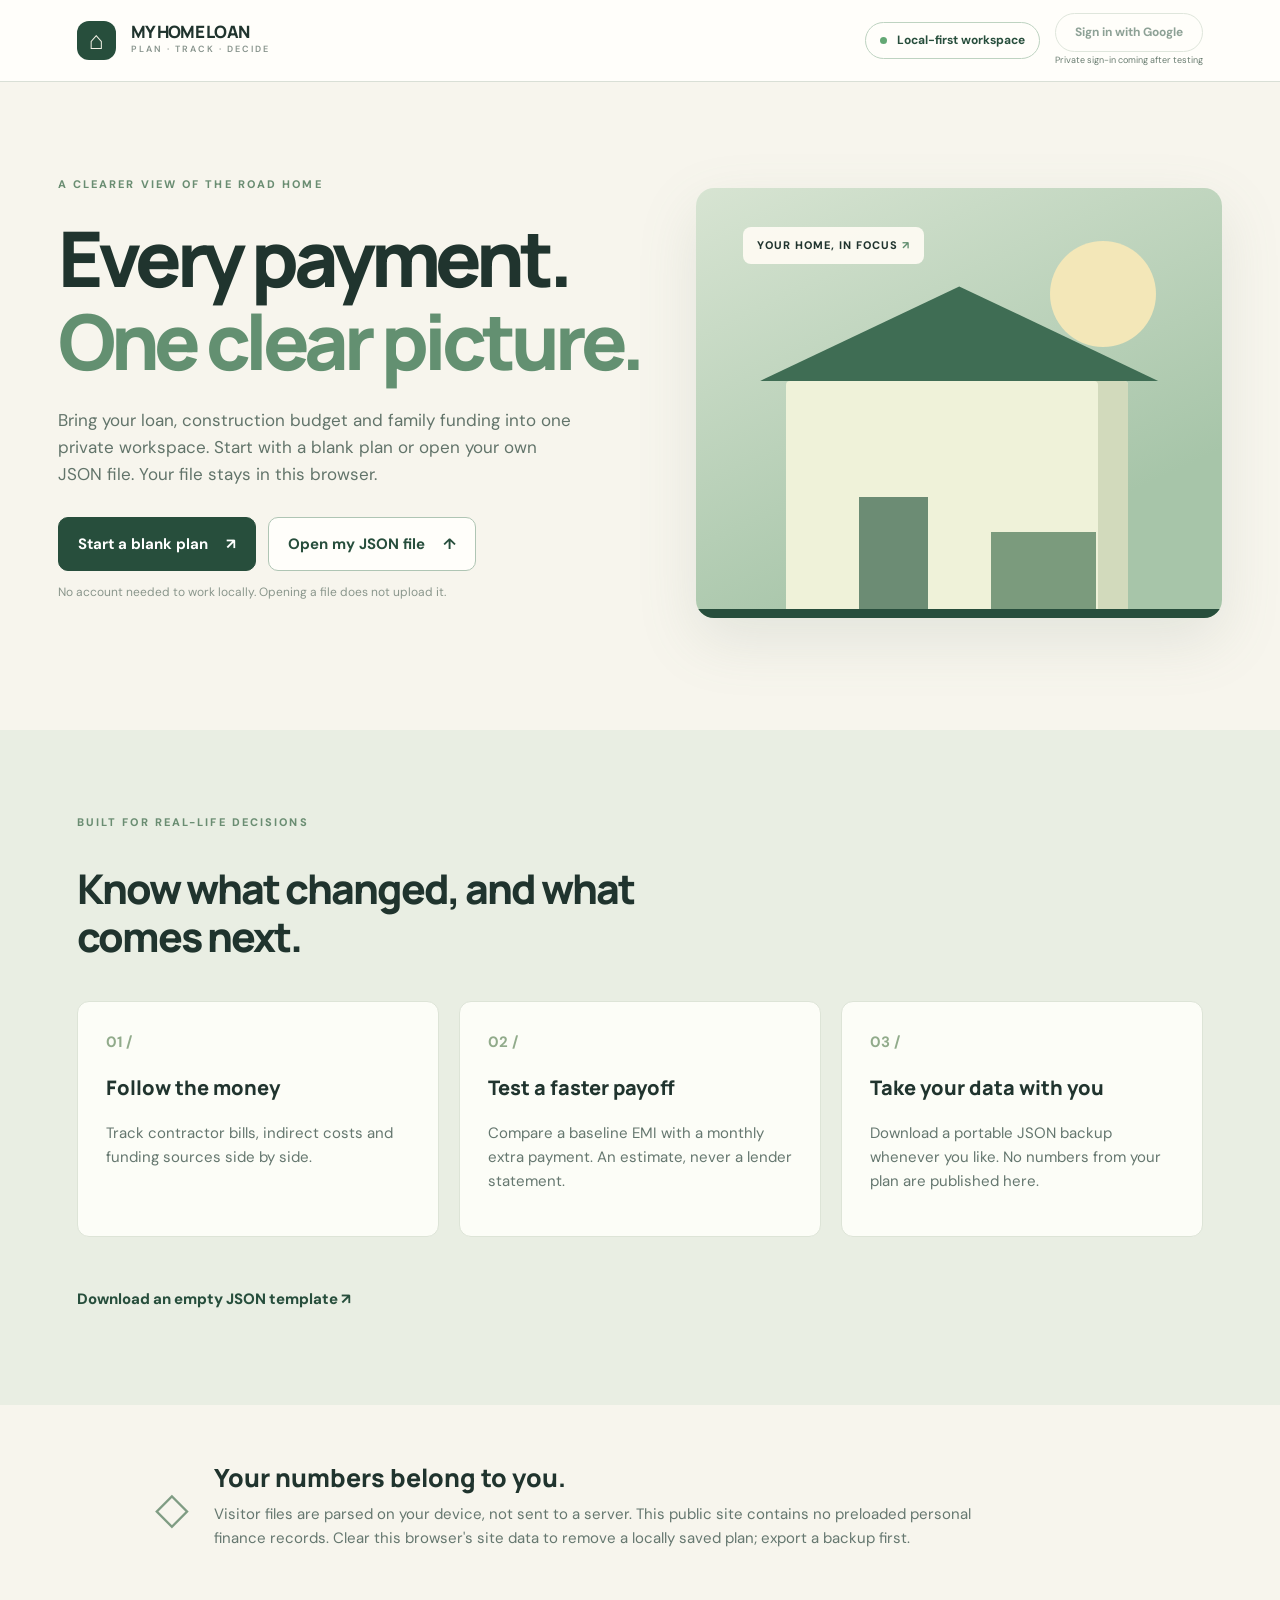
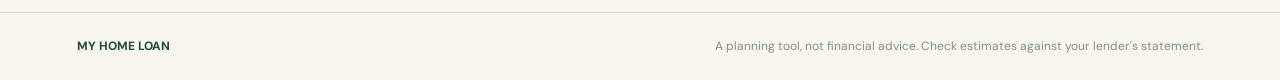
==== index.html @ 4c240381 "Restore visible native plan editing index.html" ====
<!doctype html>
<html lang="en"><head><meta charset="utf-8"><meta name="viewport" content="width=device-width, initial-scale=1"><meta name="color-scheme" content="light"><title>My Home Loan | Clarity for every payment</title><link rel="stylesheet" href="style.css"></head>
<body><header class="topbar"><div class="mark" aria-hidden="true">⌂</div><a class="brand" href="#top">MY HOME LOAN<span>PLAN · TRACK · DECIDE</span></a><span class="spacer"></span><span class="privacy-chip"><span class="dot"></span> Local-first workspace</span><div class="auth-soon"><button id="owner-login" class="owner-login" disabled title="Private sign-in is being tested">Sign in with Google</button><small>Private sign-in coming after testing</small></div><button id="owner-logout" class="owner-login" hidden>Sign out</button></header>
<main id="top"><section class="hero"><div><div class="eyebrow">A CLEARER VIEW OF THE ROAD HOME</div><h1>Every payment.<br><em>One clear picture.</em></h1><p>Bring your loan, construction budget and family funding into one private workspace. Start with a blank plan or open your own JSON file. Your file stays in this browser.</p><div class="hero-actions"><button class="primary" id="start">Start a blank plan <span>↗</span></button><button class="secondary" id="import">Open my JSON file <span>↑</span></button><input id="file" type="file" accept=".json,application/json" hidden></div><p class="fine">No account needed to work locally. Opening a file does not upload it.</p></div><div class="illustration" aria-hidden="true"><span class="sun"></span><span class="roof"></span><span class="house"></span><span class="line l1"></span><span class="line l2"></span><span class="line l3"></span><div class="floating-label">YOUR HOME, IN FOCUS <span>↗</span></div></div></section>
<section class="dashboard" id="workspace" hidden><div class="dash-head"><div><div class="eyebrow">YOUR WORKSPACE</div><h2>Home finance, at a glance</h2><p id="source-label">A fresh plan, saved on this device</p></div><div class="dash-actions"><button id="download" class="secondary">Export JSON ↓</button><button id="reset" class="ghost">Close plan</button></div></div><div id="notice" class="notice" role="status"></div><div class="quickstart"><div><strong>Make this plan yours</strong><p>Start with the loan terms. Add construction payments as they happen; keep rent, fees and other indirect costs separate. Add cover and family details so the plan reflects the whole picture.</p></div><div class="quick-actions"><button data-go="loan">Edit loan</button><button data-go="insurance">Add insurance</button><button data-go="contractor">Record payment</button></div></div><nav class="tabs" aria-label="Dashboard sections"><button data-tab="overview" class="active">Overview</button><button data-tab="ledger">Payments</button><button data-tab="plans">Budget & funding</button><button data-tab="schedule">Loan simulator</button><button data-tab="insurance">Insurance</button><button data-tab="records">Family & actions</button><button data-tab="edit">Edit plan</button></nav><div id="view"></div></section>
<section class="features" id="intro"><div class="eyebrow">BUILT FOR REAL-LIFE DECISIONS</div><h2>Know what changed, and what comes next.</h2><div class="feature-grid"><article><span>01 /</span><h3>Follow the money</h3><p>Track contractor bills, indirect costs and funding sources side by side.</p></article><article><span>02 /</span><h3>Test a faster payoff</h3><p>Compare a baseline EMI with a monthly extra payment. An estimate, never a lender statement.</p></article><article><span>03 /</span><h3>Take your data with you</h3><p>Download a portable JSON backup whenever you like. No numbers from your plan are published here.</p></article></div><button class="text-button" id="template">Download an empty JSON template ↗</button></section>
<section class="security"><div class="security-icon">◇</div><div><h2>Your numbers belong to you.</h2><p>Visitor files are parsed on your device, not sent to a server. This public site contains no preloaded personal finance records. Clear this browser's site data to remove a locally saved plan; export a backup first.</p></div></section></main><footer><span>MY HOME LOAN</span><span>A planning tool, not financial advice. Check estimates against your lender's statement.</span></footer><script src="app.js" defer></script></body></html>
---- style.css ----
@import url('https://fonts.googleapis.com/css2?family=DM+Sans:wght@400;500;600;700&family=Manrope:wght@400;500;600;700;800&display=swap');
:root{--ink:#20342e;--muted:#65776f;--sage:#dce7d9;--cream:#f7f5ed;--green:#274e3c;--lime:#e6edc7;--line:#d9dfd6;--paper:#fffefa;--orange:#d38251}*{box-sizing:border-box}html{scroll-behavior:smooth}body{margin:0;color:var(--ink);background:var(--cream);font:15px/1.6 'DM Sans',sans-serif}button,input,select{font:inherit}button{cursor:pointer}a{color:inherit;text-decoration:none}.topbar{height:82px;border-bottom:1px solid var(--line);display:flex;align-items:center;padding:0 max(6%,calc((100vw - 1270px)/2));gap:15px;background:var(--paper)}.mark{border-radius:12px;background:var(--green);width:39px;height:39px;color:#f5f4e8;display:grid;place-items:center;font-size:25px}.brand{font:800 17px/1.05 Manrope,sans-serif;letter-spacing:-.7px}.brand span{display:block;font:600 9px/1.9 'DM Sans',sans-serif;letter-spacing:2px;color:#88948d}.spacer{flex:1}.privacy-chip{font-weight:700;font-size:12px;color:var(--green);padding:8px 14px;border:1px solid #bed3c1;border-radius:30px}.dot{display:inline-block;width:7px;height:7px;border-radius:50%;background:#63a874;margin-right:7px}.hero{max-width:1280px;margin:auto;padding:94px 4.5% 100px;display:grid;grid-template-columns:1.06fr .94fr;gap:45px;min-height:645px;align-items:center}.eyebrow{color:#6a8d72;font-size:11px;letter-spacing:2.1px;font-weight:800}.hero h1{font:800 clamp(48px,6vw,82px)/1.09 Manrope,sans-serif;letter-spacing:-5px;margin:22px 0 24px}.hero h1 em{font-style:normal;color:#639071}.hero p{font-size:17px;max-width:525px;color:#62746a;margin-bottom:28px}.hero-actions,.dash-actions{display:flex;gap:12px;flex-wrap:wrap}.hero-actions button,.dash-actions button{border-radius:10px;padding:14px 19px;font-weight:700}.primary{background:var(--green);color:white;border:1px solid var(--green)}.secondary{border:1px solid #afc5b4;background:var(--paper);color:var(--green)}.ghost{border:1px solid var(--line);background:transparent;color:var(--muted)}button span{margin-left:14px}.hero .fine{font-size:12px;color:#8a968c}.illustration{height:430px;border-radius:18px;position:relative;background:linear-gradient(155deg,#d7e4d2 0%,#a7c5a9 75%);overflow:hidden;box-shadow:0 22px 60px #74887826}.sun{position:absolute;right:66px;top:53px;width:106px;height:106px;border-radius:50%;background:#f3e7b8}.house{position:absolute;width:65%;height:55%;bottom:0;left:17%;background:#eff2d9;border-radius:4px 4px 0 0;box-shadow:inset -30px 0 #d2dabc}.roof{position:absolute;bottom:55%;left:12%;width:76%;height:95px;clip-path:polygon(50% 0,100% 100%,0 100%);background:#3f6d54}.line{position:absolute;bottom:0;background:#7b9b7d}.l1{left:31%;width:13%;height:28%;background:#6c8c74}.l2{left:56%;width:20%;height:20%}.l3{left:0;width:100%;height:9px;background:#274e3c}.floating-label{position:absolute;left:9%;top:9%;border-radius:8px;background:#fffcf4e9;padding:10px 14px;font-size:11px;letter-spacing:1px;font-weight:800}.floating-label span{color:#639071}.features{padding:84px max(6%,calc((100vw - 1170px)/2));background:#e9eee3}.features h2{font:800 clamp(28px,3.2vw,44px)/1.17 Manrope,sans-serif;letter-spacing:-2px;max-width:660px}.feature-grid{display:grid;grid-template-columns:repeat(3,1fr);gap:20px;margin:40px 0}.feature-grid article{background:#fcfdf7;padding:28px;border:1px solid #dde4d7;border-radius:12px}.feature-grid article span{color:#91ab8b;font-weight:700}.feature-grid h3{font:800 20px Manrope,sans-serif}.feature-grid p{color:var(--muted)}.text-button{border:0;background:none;color:var(--green);font-weight:800;padding:10px 0}.security{padding:55px 7%;display:flex;gap:25px;align-items:center;max-width:1150px;margin:auto}.security-icon{font-size:44px;color:#7f9c83}.security h2{font:800 25px Manrope,sans-serif;margin:0}.security p{color:var(--muted);max-width:800px;margin:7px 0}footer{display:flex;justify-content:space-between;gap:24px;padding:24px 6%;border-top:1px solid var(--line);font-size:12px;color:#839087}footer span:first-child{font-weight:800;color:var(--green)}.dashboard{background:#f5f7f1;padding:48px max(6%,calc((100vw - 1200px)/2)) 80px;border-top:1px solid var(--line)}.dash-head{display:flex;justify-content:space-between;align-items:end;gap:20px}.dash-head h2{font:800 clamp(27px,3vw,40px) Manrope,sans-serif;letter-spacing:-1.5px;margin:8px 0}.dash-head p{margin:0 0 10px;color:var(--muted)}.notice{min-height:24px;margin:20px 0;color:#97613e}.tabs{display:flex;overflow:auto;border-bottom:1px solid var(--line);gap:20px;margin-bottom:26px}.tabs button{padding:11px 4px;white-space:nowrap;background:none;border:0;color:var(--muted);font-weight:700;border-bottom:3px solid transparent}.tabs button.active{color:var(--green);border-bottom-color:var(--green)}.cards{display:grid;grid-template-columns:repeat(4,1fr);gap:14px}.card,.panel{background:var(--paper);border:1px solid #e0e7de;border-radius:14px;padding:23px}.card label{font-size:12px;color:var(--muted)}.card strong{display:block;font:800 clamp(20px,2vw,27px) Manrope,sans-serif;margin-top:12px;word-break:break-word}.card small{color:#8a9b89}.panel{margin-top:18px}.panel h3{font:800 18px Manrope,sans-serif;margin-top:0}.grid2{display:grid;grid-template-columns:1fr 1fr;gap:18px}.bar-row{display:grid;grid-template-columns:155px 1fr 120px;gap:12px;align-items:center;margin:14px 0;font-size:13px}.bar{height:9px;background:#e8eee5;border-radius:10px;overflow:hidden}.bar i{display:block;background:#6e9d78;height:100%}.bar-row b{text-align:right}.table-wrap{overflow-x:auto}table{width:100%;border-collapse:collapse;font-size:13px}th{text-align:left;color:#809087;font-weight:700}td,th{padding:12px 8px;border-bottom:1px solid #e8ebe5}td:last-child,th:last-child{text-align:right}input[type=number],input[type=text],input[type=date],select{border:1px solid #cbd7ca;border-radius:8px;background:white;padding:10px;width:100%;min-width:0;color:var(--ink)}.fields{display:grid;grid-template-columns:repeat(3,1fr);gap:15px;margin:18px 0}.fields label{font-size:12px;color:var(--muted);font-weight:700}.fields input{display:block;margin-top:5px}.hint{color:var(--muted);font-size:12px}.pill{display:inline-block;background:#e8efe5;color:#426647;border-radius:20px;padding:3px 9px;font-size:11px}.alert{color:#a15e40;background:#fff0e1;padding:11px;border-radius:8px}.empty{color:var(--muted);padding:26px;text-align:center}@media(max-width:850px){.hero{grid-template-columns:1fr;padding:70px 6%}.illustration{height:310px}.cards{grid-template-columns:repeat(2,1fr)}.grid2{grid-template-columns:1fr}.feature-grid{grid-template-columns:1fr}.dash-head{display:block}.bar-row{grid-template-columns:100px 1fr 90px}.fields{grid-template-columns:1fr 1fr}}@media(max-width:520px){.privacy-chip{display:none}.hero h1{letter-spacing:-3px}.illustration{height:250px}.cards{grid-template-columns:1fr 1fr}.card{padding:15px}.card strong{font-size:18px}.fields{grid-template-columns:1fr}.security{align-items:flex-start}footer{display:block}}
.editor{display:grid;grid-template-columns:repeat(3,1fr);gap:14px}.editor label{font-size:12px;color:var(--muted);font-weight:700}.editor input,.editor select{display:block;margin:5px 0 0}.editor .wide{grid-column:span 3}.editor-actions{display:flex;gap:10px;align-items:center;margin-top:18px}.editor-actions button{border-radius:8px;padding:10px 16px}.row-delete{border:0;background:transparent;color:#ad6344;text-decoration:underline}.narrow{max-width:850px}.empty-state{text-align:center;color:var(--muted);padding:28px 10px}@media(max-width:750px){.editor{grid-template-columns:1fr 1fr}.editor .wide{grid-column:span 2}}@media(max-width:510px){.editor{grid-template-columns:1fr}.editor .wide{grid-column:span 1}}
.owner-login{background:transparent;border:1px solid #c3d1c1;color:var(--green);border-radius:24px;padding:9px 13px;font-size:12px;font-weight:700}.owner-login[hidden]{display:none}@media(max-width:600px){.owner-login{font-size:11px;padding:7px 9px}}

.auth-soon{display:grid;gap:1px;text-align:center}.auth-soon small{font-size:9px;color:#697c70}.owner-login:disabled{opacity:.52;cursor:not-allowed}@media(max-width:520px){.auth-soon small{max-width:110px;line-height:1.2}.brand{font-size:15px}}
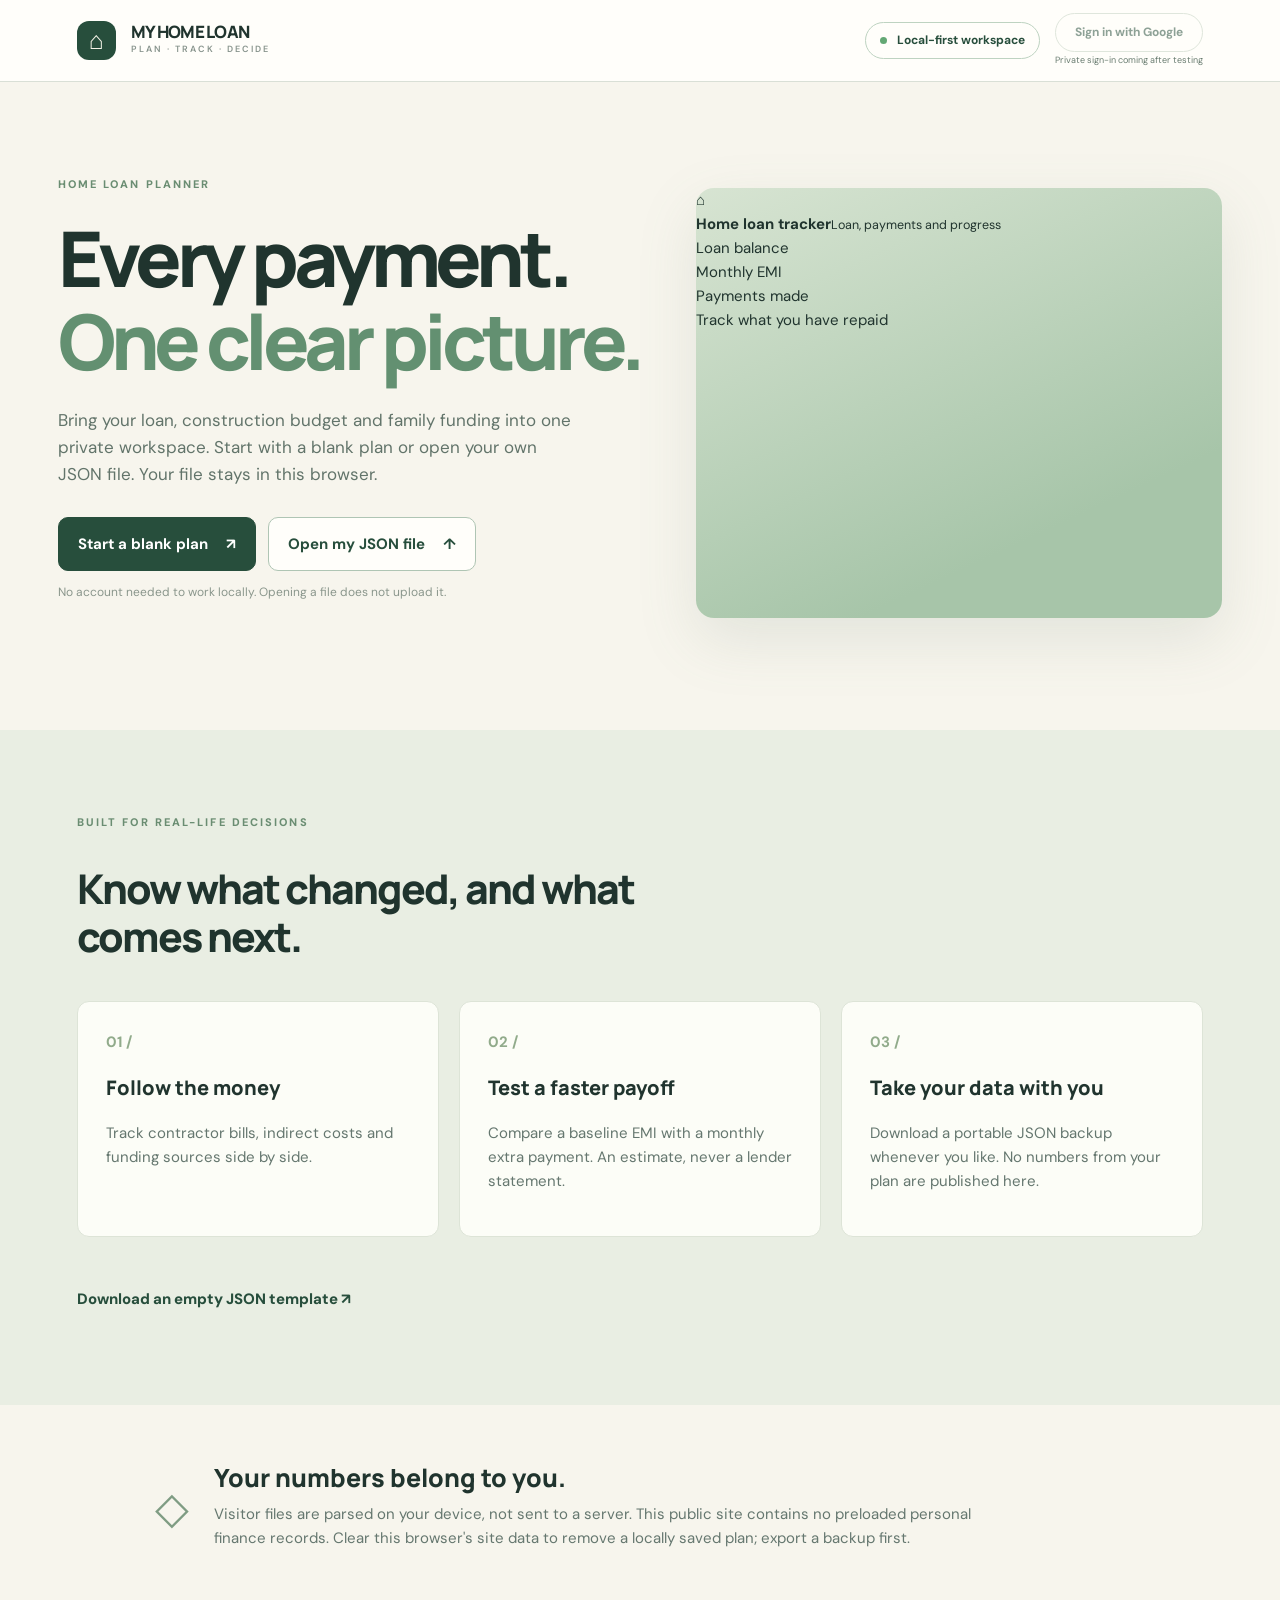
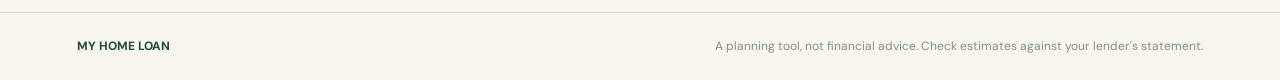
==== commit d8481e69: "Clarify home loan hero illustration" ====
--- a/index.html
+++ b/index.html
@@ -1,7 +1,7 @@
 <!doctype html>
 <html lang="en"><head><meta charset="utf-8"><meta name="viewport" content="width=device-width, initial-scale=1"><meta name="color-scheme" content="light"><title>My Home Loan | Clarity for every payment</title><link rel="stylesheet" href="style.css"></head>
 <body><header class="topbar"><div class="mark" aria-hidden="true">⌂</div><a class="brand" href="#top">MY HOME LOAN<span>PLAN · TRACK · DECIDE</span></a><span class="spacer"></span><span class="privacy-chip"><span class="dot"></span> Local-first workspace</span><div class="auth-soon"><button id="owner-login" class="owner-login" disabled title="Private sign-in is being tested">Sign in with Google</button><small>Private sign-in coming after testing</small></div><button id="owner-logout" class="owner-login" hidden>Sign out</button></header>
-<main id="top"><section class="hero"><div><div class="eyebrow">A CLEARER VIEW OF THE ROAD HOME</div><h1>Every payment.<br><em>One clear picture.</em></h1><p>Bring your loan, construction budget and family funding into one private workspace. Start with a blank plan or open your own JSON file. Your file stays in this browser.</p><div class="hero-actions"><button class="primary" id="start">Start a blank plan <span>↗</span></button><button class="secondary" id="import">Open my JSON file <span>↑</span></button><input id="file" type="file" accept=".json,application/json" hidden></div><p class="fine">No account needed to work locally. Opening a file does not upload it.</p></div><div class="illustration" aria-hidden="true"><span class="sun"></span><span class="roof"></span><span class="house"></span><span class="line l1"></span><span class="line l2"></span><span class="line l3"></span><div class="floating-label">YOUR HOME, IN FOCUS <span>↗</span></div></div></section>
+<main id="top"><section class="hero"><div><div class="eyebrow">HOME LOAN PLANNER</div><h1>Every payment.<br><em>One clear picture.</em></h1><p>Bring your loan, construction budget and family funding into one private workspace. Start with a blank plan or open your own JSON file. Your file stays in this browser.</p><div class="hero-actions"><button class="primary" id="start">Start a blank plan <span>↗</span></button><button class="secondary" id="import">Open my JSON file <span>↑</span></button><input id="file" type="file" accept=".json,application/json" hidden></div><p class="fine">No account needed to work locally. Opening a file does not upload it.</p></div><div class="illustration" role="img" aria-label="Illustration of a home-loan tracker showing a house, monthly EMI, loan balance and payment history"><div class="loan-art"><div class="loan-art-head"><span class="loan-art-icon">⌂</span><div><strong>Home loan tracker</strong><small>Loan, payments and progress</small></div></div><div class="loan-art-house"><span class="art-roof"></span><span class="art-home"></span><span class="art-door"></span><span class="art-window"></span></div><div class="loan-art-rows"><div><span>Loan balance</span><i aria-hidden="true"></i></div><div><span>Monthly EMI</span><i aria-hidden="true"></i></div><div><span>Payments made</span><i aria-hidden="true"></i></div></div><div class="loan-art-progress"><span>Track what you have repaid</span><div aria-hidden="true"><i></i></div></div></div></div></section>
 <section class="dashboard" id="workspace" hidden><div class="dash-head"><div><div class="eyebrow">YOUR WORKSPACE</div><h2>Home finance, at a glance</h2><p id="source-label">A fresh plan, saved on this device</p></div><div class="dash-actions"><button id="download" class="secondary">Export JSON ↓</button><button id="reset" class="ghost">Close plan</button></div></div><div id="notice" class="notice" role="status"></div><div class="quickstart"><div><strong>Make this plan yours</strong><p>Start with the loan terms. Add construction payments as they happen; keep rent, fees and other indirect costs separate. Add cover and family details so the plan reflects the whole picture.</p></div><div class="quick-actions"><button data-go="loan">Edit loan</button><button data-go="insurance">Add insurance</button><button data-go="contractor">Record payment</button></div></div><nav class="tabs" aria-label="Dashboard sections"><button data-tab="overview" class="active">Overview</button><button data-tab="ledger">Payments</button><button data-tab="plans">Budget & funding</button><button data-tab="schedule">Loan simulator</button><button data-tab="insurance">Insurance</button><button data-tab="records">Family & actions</button><button data-tab="edit">Edit plan</button></nav><div id="view"></div></section>
 <section class="features" id="intro"><div class="eyebrow">BUILT FOR REAL-LIFE DECISIONS</div><h2>Know what changed, and what comes next.</h2><div class="feature-grid"><article><span>01 /</span><h3>Follow the money</h3><p>Track contractor bills, indirect costs and funding sources side by side.</p></article><article><span>02 /</span><h3>Test a faster payoff</h3><p>Compare a baseline EMI with a monthly extra payment. An estimate, never a lender statement.</p></article><article><span>03 /</span><h3>Take your data with you</h3><p>Download a portable JSON backup whenever you like. No numbers from your plan are published here.</p></article></div><button class="text-button" id="template">Download an empty JSON template ↗</button></section>
 <section class="security"><div class="security-icon">◇</div><div><h2>Your numbers belong to you.</h2><p>Visitor files are parsed on your device, not sent to a server. This public site contains no preloaded personal finance records. Clear this browser's site data to remove a locally saved plan; export a backup first.</p></div></section></main><footer><span>MY HOME LOAN</span><span>A planning tool, not financial advice. Check estimates against your lender's statement.</span></footer><script src="app.js" defer></script></body></html>
--- a/style.css
+++ b/style.css
@@ -4,3 +4,6 @@
 .owner-login{background:transparent;border:1px solid #c3d1c1;color:var(--green);border-radius:24px;padding:9px 13px;font-size:12px;font-weight:700}.owner-login[hidden]{display:none}@media(max-width:600px){.owner-login{font-size:11px;padding:7px 9px}}
 
 .auth-soon{display:grid;gap:1px;text-align:center}.auth-soon small{font-size:9px;color:#697c70}.owner-login:disabled{opacity:.52;cursor:not-allowed}@media(max-width:520px){.auth-soon small{max-width:110px;line-height:1.2}.brand{font-size:15px}}
+
+.quickstart{display:flex;justify-content:space-between;gap:22px;align-items:center;background:#edf4e9;border:1px solid #c9dfc8;border-radius:14px;padding:20px;margin:15px 0 22px}.quickstart strong{font:800 20px Manrope,sans-serif}.quickstart p{max-width:670px;color:#536c5b;margin:4px 0 0}.quick-actions{display:flex;gap:7px;flex-wrap:wrap}.quick-actions button,.section-action{border:1px solid #b9d0bb;background:#fffefa;color:#274e3c;border-radius:8px;padding:9px 12px;font-size:12px;font-weight:800;white-space:nowrap}.section-head{display:flex;align-items:center;justify-content:space-between;gap:12px;margin-bottom:16px}.section-head h3{margin:0}.section-head p{margin:3px 0;color:#62746a;font-size:13px}.mini-guide{background:#f3f7ed;border-left:3px solid #7fa287;padding:12px 15px;border-radius:6px;color:#536c5b}.entry-tools{display:flex;gap:7px;align-items:center;flex-wrap:wrap}.entry-tools button{border:1px solid #b9d0bb;border-radius:7px;padding:6px 9px;background:#fffefa;color:#274e3c;font-size:12px}.entry-tools button:disabled{opacity:.5}.freeze-tag{font-size:11px;color:#43694b;background:#e5eee4;border-radius:14px;padding:3px 8px}.editing-banner{background:#f5eecf;color:#67591f;border-radius:8px;padding:9px;margin:0 0 15px}@media(max-width:850px){.quickstart{display:block}.quick-actions{margin-top:13px}.section-head{align-items:start;flex-direction:column}}@media(max-width:520px){.quick-actions{display:grid;grid-template-columns:1fr 1fr}.quick-actions button:first-child{grid-column:span 2}.entry-tools{min-width:190px}}
+.policy-row{border-top:1px solid #e4ebe1;padding:17px 0;display:flex;justify-content:space-between;align-items:start;gap:20px}.policy-row strong{font:800 17px Manrope,sans-serif}.policy-row .hint{margin:4px 0}.policy-row .entry-tools{flex-shrink:0}@media(max-width:650px){.policy-row{display:block}.policy-row .entry-tools{margin-top:10px}}
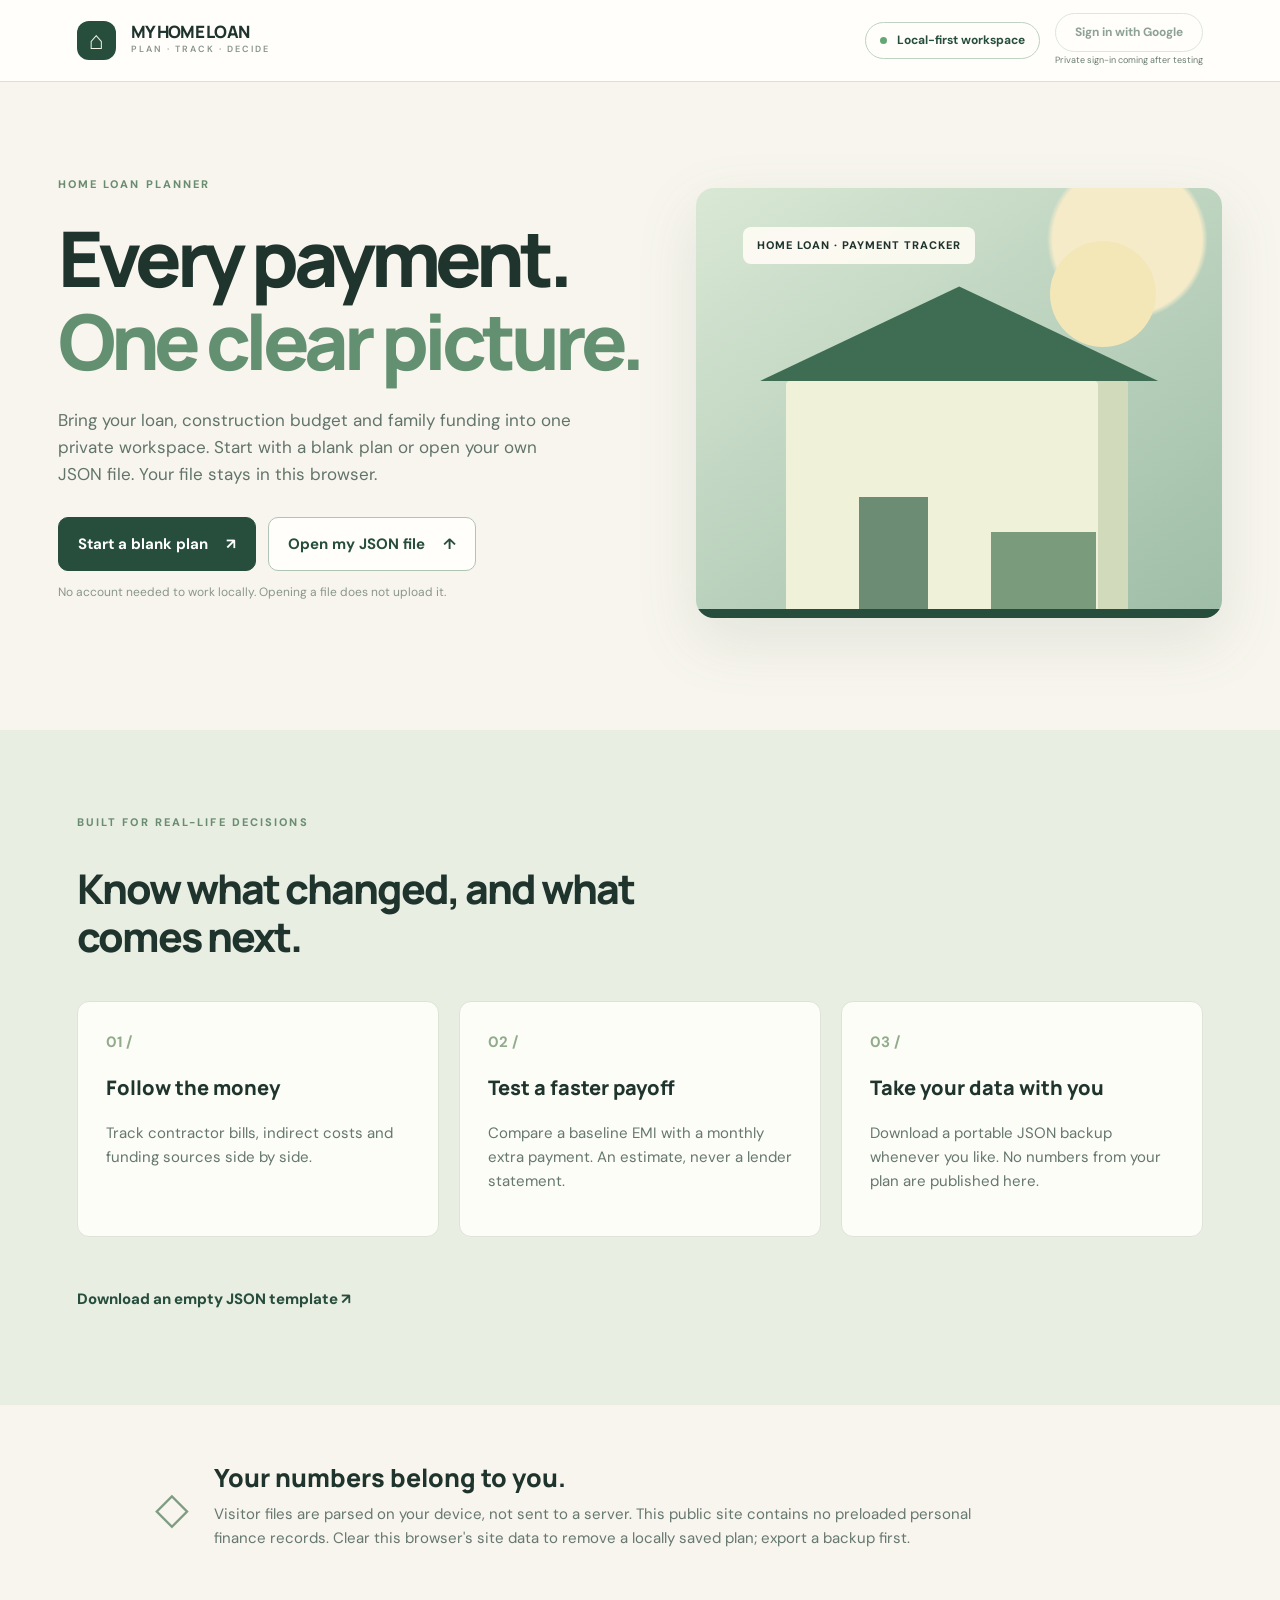
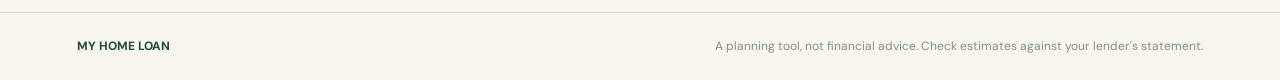
==== commit 1a5e28d9: "Use reviewed house scene with EMI progress cue" ====
--- a/index.html
+++ b/index.html
@@ -1,7 +1,7 @@
 <!doctype html>
 <html lang="en"><head><meta charset="utf-8"><meta name="viewport" content="width=device-width, initial-scale=1"><meta name="color-scheme" content="light"><title>My Home Loan | Clarity for every payment</title><link rel="stylesheet" href="style.css"></head>
 <body><header class="topbar"><div class="mark" aria-hidden="true">⌂</div><a class="brand" href="#top">MY HOME LOAN<span>PLAN · TRACK · DECIDE</span></a><span class="spacer"></span><span class="privacy-chip"><span class="dot"></span> Local-first workspace</span><div class="auth-soon"><button id="owner-login" class="owner-login" disabled title="Private sign-in is being tested">Sign in with Google</button><small>Private sign-in coming after testing</small></div><button id="owner-logout" class="owner-login" hidden>Sign out</button></header>
-<main id="top"><section class="hero"><div><div class="eyebrow">HOME LOAN PLANNER</div><h1>Every payment.<br><em>One clear picture.</em></h1><p>Bring your loan, construction budget and family funding into one private workspace. Start with a blank plan or open your own JSON file. Your file stays in this browser.</p><div class="hero-actions"><button class="primary" id="start">Start a blank plan <span>↗</span></button><button class="secondary" id="import">Open my JSON file <span>↑</span></button><input id="file" type="file" accept=".json,application/json" hidden></div><p class="fine">No account needed to work locally. Opening a file does not upload it.</p></div><div class="illustration" role="img" aria-label="Illustration of a home-loan tracker showing a house, monthly EMI, loan balance and payment history"><div class="loan-art"><div class="loan-art-head"><span class="loan-art-icon">⌂</span><div><strong>Home loan tracker</strong><small>Loan, payments and progress</small></div></div><div class="loan-art-house"><span class="art-roof"></span><span class="art-home"></span><span class="art-door"></span><span class="art-window"></span></div><div class="loan-art-rows"><div><span>Loan balance</span><i aria-hidden="true"></i></div><div><span>Monthly EMI</span><i aria-hidden="true"></i></div><div><span>Payments made</span><i aria-hidden="true"></i></div></div><div class="loan-art-progress"><span>Track what you have repaid</span><div aria-hidden="true"><i></i></div></div></div></div></section>
+<main id="top"><section class="hero"><div><div class="eyebrow">HOME LOAN PLANNER</div><h1>Every payment.<br><em>One clear picture.</em></h1><p>Bring your loan, construction budget and family funding into one private workspace. Start with a blank plan or open your own JSON file. Your file stays in this browser.</p><div class="hero-actions"><button class="primary" id="start">Start a blank plan <span>↗</span></button><button class="secondary" id="import">Open my JSON file <span>↑</span></button><input id="file" type="file" accept=".json,application/json" hidden></div><p class="fine">No account needed to work locally. Opening a file does not upload it.</p></div><div class="illustration" aria-hidden="true"><span class="sun"></span><span class="roof"></span><span class="house"></span><span class="line l1"></span><span class="line l2"></span><span class="line l3"></span><div class="floating-label">HOME LOAN · PAYMENT TRACKER</div><div class="loan-scene-cue"><span>EMI payments</span><i></i><small>Repayment progress</small></div></div></section>
 <section class="dashboard" id="workspace" hidden><div class="dash-head"><div><div class="eyebrow">YOUR WORKSPACE</div><h2>Home finance, at a glance</h2><p id="source-label">A fresh plan, saved on this device</p></div><div class="dash-actions"><button id="download" class="secondary">Export JSON ↓</button><button id="reset" class="ghost">Close plan</button></div></div><div id="notice" class="notice" role="status"></div><div class="quickstart"><div><strong>Make this plan yours</strong><p>Start with the loan terms. Add construction payments as they happen; keep rent, fees and other indirect costs separate. Add cover and family details so the plan reflects the whole picture.</p></div><div class="quick-actions"><button data-go="loan">Edit loan</button><button data-go="insurance">Add insurance</button><button data-go="contractor">Record payment</button></div></div><nav class="tabs" aria-label="Dashboard sections"><button data-tab="overview" class="active">Overview</button><button data-tab="ledger">Payments</button><button data-tab="plans">Budget & funding</button><button data-tab="schedule">Loan simulator</button><button data-tab="insurance">Insurance</button><button data-tab="records">Family & actions</button><button data-tab="edit">Edit plan</button></nav><div id="view"></div></section>
 <section class="features" id="intro"><div class="eyebrow">BUILT FOR REAL-LIFE DECISIONS</div><h2>Know what changed, and what comes next.</h2><div class="feature-grid"><article><span>01 /</span><h3>Follow the money</h3><p>Track contractor bills, indirect costs and funding sources side by side.</p></article><article><span>02 /</span><h3>Test a faster payoff</h3><p>Compare a baseline EMI with a monthly extra payment. An estimate, never a lender statement.</p></article><article><span>03 /</span><h3>Take your data with you</h3><p>Download a portable JSON backup whenever you like. No numbers from your plan are published here.</p></article></div><button class="text-button" id="template">Download an empty JSON template ↗</button></section>
 <section class="security"><div class="security-icon">◇</div><div><h2>Your numbers belong to you.</h2><p>Visitor files are parsed on your device, not sent to a server. This public site contains no preloaded personal finance records. Clear this browser's site data to remove a locally saved plan; export a backup first.</p></div></section></main><footer><span>MY HOME LOAN</span><span>A planning tool, not financial advice. Check estimates against your lender's statement.</span></footer><script src="app.js" defer></script></body></html>
--- a/style.css
+++ b/style.css
@@ -7,3 +7,13 @@
 
 .quickstart{display:flex;justify-content:space-between;gap:22px;align-items:center;background:#edf4e9;border:1px solid #c9dfc8;border-radius:14px;padding:20px;margin:15px 0 22px}.quickstart strong{font:800 20px Manrope,sans-serif}.quickstart p{max-width:670px;color:#536c5b;margin:4px 0 0}.quick-actions{display:flex;gap:7px;flex-wrap:wrap}.quick-actions button,.section-action{border:1px solid #b9d0bb;background:#fffefa;color:#274e3c;border-radius:8px;padding:9px 12px;font-size:12px;font-weight:800;white-space:nowrap}.section-head{display:flex;align-items:center;justify-content:space-between;gap:12px;margin-bottom:16px}.section-head h3{margin:0}.section-head p{margin:3px 0;color:#62746a;font-size:13px}.mini-guide{background:#f3f7ed;border-left:3px solid #7fa287;padding:12px 15px;border-radius:6px;color:#536c5b}.entry-tools{display:flex;gap:7px;align-items:center;flex-wrap:wrap}.entry-tools button{border:1px solid #b9d0bb;border-radius:7px;padding:6px 9px;background:#fffefa;color:#274e3c;font-size:12px}.entry-tools button:disabled{opacity:.5}.freeze-tag{font-size:11px;color:#43694b;background:#e5eee4;border-radius:14px;padding:3px 8px}.editing-banner{background:#f5eecf;color:#67591f;border-radius:8px;padding:9px;margin:0 0 15px}@media(max-width:850px){.quickstart{display:block}.quick-actions{margin-top:13px}.section-head{align-items:start;flex-direction:column}}@media(max-width:520px){.quick-actions{display:grid;grid-template-columns:1fr 1fr}.quick-actions button:first-child{grid-column:span 2}.entry-tools{min-width:190px}}
 .policy-row{border-top:1px solid #e4ebe1;padding:17px 0;display:flex;justify-content:space-between;align-items:start;gap:20px}.policy-row strong{font:800 17px Manrope,sans-serif}.policy-row .hint{margin:4px 0}.policy-row .entry-tools{flex-shrink:0}@media(max-width:650px){.policy-row{display:block}.policy-row .entry-tools{margin-top:10px}}
+
+/* Landing art: home loan dashboard rather than a generic house scene. */
+.illustration{display:grid;place-items:center;padding:26px;background:radial-gradient(circle at 82% 12%,#f5ebc9 0 13%,transparent 14%),linear-gradient(145deg,#d9e8d5,#9ebda7)}
+.loan-art{width:min(100%,390px);background:#fffefa;border:1px solid #d5e2d5;border-radius:16px;padding:21px;box-shadow:0 19px 35px #274e3c2b;transform:rotate(-2deg)}
+.loan-art-head{display:flex;align-items:center;gap:11px;border-bottom:1px solid #e4eae1;padding-bottom:14px}.loan-art-icon{width:39px;height:39px;display:grid;place-items:center;border-radius:10px;background:#274e3c;color:#fff;font-size:30px;line-height:1}.loan-art-head strong{display:block;font:800 18px Manrope,sans-serif;color:#20342e}.loan-art-head small{display:block;color:#65776f;font-size:11px}
+.loan-art-house{position:relative;height:135px;margin:12px auto 3px;width:150px}.art-roof{position:absolute;top:11px;left:0;width:150px;height:72px;clip-path:polygon(50% 0,100% 100%,0 100%);background:#3b6b52}.art-home{position:absolute;bottom:0;left:19px;width:112px;height:74px;background:#e7ecca;border-radius:0 0 4px 4px}.art-door{position:absolute;bottom:0;left:64px;width:26px;height:47px;background:#679479;border-radius:6px 6px 0 0}.art-window{position:absolute;bottom:32px;left:31px;width:20px;height:21px;border:4px solid #679479;background:#fdfcf1;border-radius:3px}
+.loan-art-rows{display:grid;gap:7px}.loan-art-rows>div{display:flex;align-items:center;justify-content:space-between;padding:8px 11px;border-radius:7px;background:#f2f6ef;font-size:12px;font-weight:700;color:#395d48}.loan-art-rows i{display:block;height:7px;width:28%;background:#b8ceba;border-radius:10px}.loan-art-rows>div:nth-child(2) i{width:22%}.loan-art-rows>div:nth-child(3) i{width:35%}.loan-art-progress{font-size:11px;color:#4c6854;margin-top:13px;font-weight:700}.loan-art-progress>div{height:8px;background:#e6ede2;border-radius:12px;margin-top:6px;overflow:hidden}.loan-art-progress i{display:block;width:42%;height:100%;background:#6d9b77;border-radius:12px}
+@media(max-width:520px){.illustration{padding:16px;height:300px}.loan-art{padding:13px;transform:none;max-width:305px}.loan-art-house{height:93px;width:110px}.art-roof{width:110px;height:52px;top:0}.art-home{width:82px;height:55px;left:14px}.art-door{width:20px;height:36px;left:47px}.art-window{width:16px;height:16px;left:23px;bottom:26px;border-width:3px}.loan-art-head{padding-bottom:8px}.loan-art-head strong{font-size:15px}.loan-art-rows{gap:4px}.loan-art-rows>div{padding:5px 9px}.loan-art-progress{margin-top:8px}}
+@media(max-width:520px){.illustration{height:342px}}
+.record-fields{display:grid;grid-template-columns:repeat(3,minmax(120px,1fr));gap:12px;flex:1;min-width:0}.record-fields>div{min-width:0}.record-fields span{display:block;font-size:11px;color:#65776f}.record-fields strong{font:700 13px/1.4 'DM Sans',sans-serif;overflow-wrap:anywhere}@media(max-width:650px){.record-fields{grid-template-columns:repeat(2,minmax(0,1fr))}}
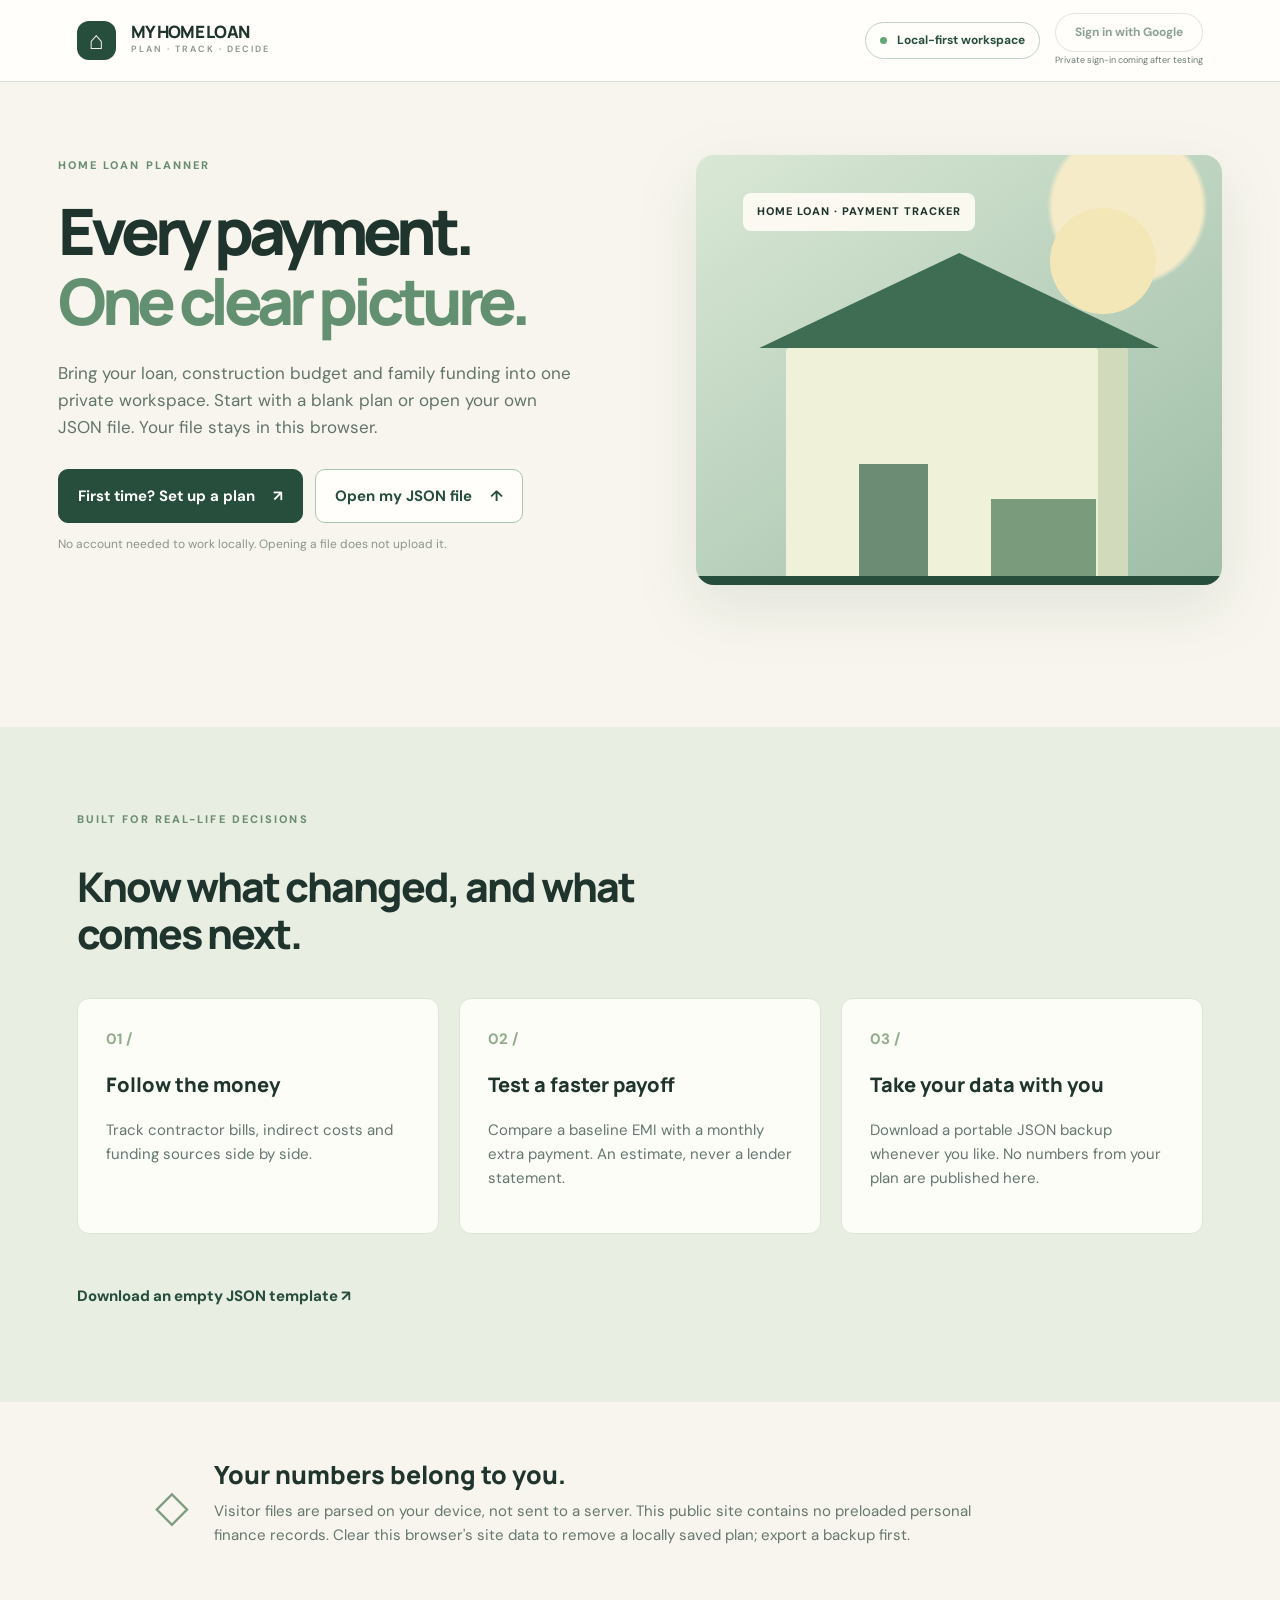
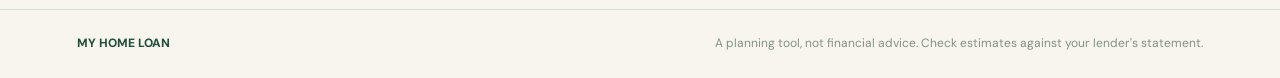
==== commit 383637e8: "Add approved local-first branching planner and stage workspaces" ====
--- a/index.html
+++ b/index.html
@@ -1,7 +1,7 @@
 <!doctype html>
 <html lang="en"><head><meta charset="utf-8"><meta name="viewport" content="width=device-width, initial-scale=1"><meta name="color-scheme" content="light"><title>My Home Loan | Clarity for every payment</title><link rel="stylesheet" href="style.css"></head>
 <body><header class="topbar"><div class="mark" aria-hidden="true">⌂</div><a class="brand" href="#top">MY HOME LOAN<span>PLAN · TRACK · DECIDE</span></a><span class="spacer"></span><span class="privacy-chip"><span class="dot"></span> Local-first workspace</span><div class="auth-soon"><button id="owner-login" class="owner-login" disabled title="Private sign-in is being tested">Sign in with Google</button><small>Private sign-in coming after testing</small></div><button id="owner-logout" class="owner-login" hidden>Sign out</button></header>
-<main id="top"><section class="hero"><div><div class="eyebrow">HOME LOAN PLANNER</div><h1>Every payment.<br><em>One clear picture.</em></h1><p>Bring your loan, construction budget and family funding into one private workspace. Start with a blank plan or open your own JSON file. Your file stays in this browser.</p><div class="hero-actions"><button class="primary" id="start">Start a blank plan <span>↗</span></button><button class="secondary" id="import">Open my JSON file <span>↑</span></button><input id="file" type="file" accept=".json,application/json" hidden></div><p class="fine">No account needed to work locally. Opening a file does not upload it.</p></div><div class="illustration" aria-hidden="true"><span class="sun"></span><span class="roof"></span><span class="house"></span><span class="line l1"></span><span class="line l2"></span><span class="line l3"></span><div class="floating-label">HOME LOAN · PAYMENT TRACKER</div><div class="loan-scene-cue"><span>EMI payments</span><i></i><small>Repayment progress</small></div></div></section>
-<section class="dashboard" id="workspace" hidden><div class="dash-head"><div><div class="eyebrow">YOUR WORKSPACE</div><h2>Home finance, at a glance</h2><p id="source-label">A fresh plan, saved on this device</p></div><div class="dash-actions"><button id="download" class="secondary">Export JSON ↓</button><button id="reset" class="ghost">Close plan</button></div></div><div id="notice" class="notice" role="status"></div><div class="quickstart"><div><strong>Make this plan yours</strong><p>Start with the loan terms. Add construction payments as they happen; keep rent, fees and other indirect costs separate. Add cover and family details so the plan reflects the whole picture.</p></div><div class="quick-actions"><button data-go="loan">Edit loan</button><button data-go="insurance">Add insurance</button><button data-go="contractor">Record payment</button></div></div><nav class="tabs" aria-label="Dashboard sections"><button data-tab="overview" class="active">Overview</button><button data-tab="ledger">Payments</button><button data-tab="plans">Budget & funding</button><button data-tab="schedule">Loan simulator</button><button data-tab="insurance">Insurance</button><button data-tab="records">Family & actions</button><button data-tab="edit">Edit plan</button></nav><div id="view"></div></section>
+<main id="top"><section class="landing-stage" id="landing-stage" hidden><span class="eyebrow">START WHERE YOU ARE</span><h2>Which home-loan stage fits you?</h2><p>Pick a starting point. Your plan can change stages later without losing the earlier entries.</p><div class="landing-stage-options"><button data-start-stage="planning"><span>01 /</span><strong>Planning to buy or build</strong><small>Check the price, loan and household budget first.</small></button><button data-start-stage="constructing"><span>02 /</span><strong>Applying for a construction loan or building</strong><small>Track approvals, bank releases and construction costs.</small></button><button data-start-stage="repaying"><span>03 /</span><strong>Already paying a home loan</strong><small>Focus on EMI, prepayments and protection.</small></button></div></section><section class="hero"><div><div class="eyebrow">HOME LOAN PLANNER</div><h1>Every payment.<br><em>One clear picture.</em></h1><p>Bring your loan, construction budget and family funding into one private workspace. Start with a blank plan or open your own JSON file. Your file stays in this browser.</p><div class="hero-actions"><button class="primary" id="start">First time? Set up a plan <span>↗</span></button><button class="secondary" id="import">Open my JSON file <span>↑</span></button><input id="file" type="file" accept=".json,application/json" hidden></div><p class="fine">No account needed to work locally. Opening a file does not upload it.</p></div><div class="illustration" aria-hidden="true"><span class="sun"></span><span class="roof"></span><span class="house"></span><span class="line l1"></span><span class="line l2"></span><span class="line l3"></span><div class="floating-label">HOME LOAN · PAYMENT TRACKER</div><div class="loan-scene-cue"><span>EMI payments</span><i></i><small>Repayment progress</small></div></div></section>
+<section class="dashboard" id="workspace" hidden><div class="dash-head"><div><div class="eyebrow">YOUR WORKSPACE</div><h2>Home finance, at a glance</h2><p id="source-label">A fresh plan, saved on this device</p></div><div class="dash-actions"><button id="download" class="secondary">Export JSON ↓</button><button id="reset" class="ghost">Close plan</button></div></div><div id="notice" class="notice" role="status"></div><div id="stage-picker" class="stage-picker" hidden></div><div id="stage-questions" class="stage-questions" hidden></div><div id="stage-current" class="stage-current" hidden></div><div class="quickstart"><div><strong>Make this plan yours</strong><p>Start with the loan terms. Add construction payments as they happen; keep rent, fees and other indirect costs separate. Add cover and family details so the plan reflects the whole picture.</p></div><div class="quick-actions"><button data-go="loan">Edit loan</button><button data-go="insurance">Add insurance</button><button data-go="contractor">Record payment</button></div></div><nav class="tabs" aria-label="Dashboard sections"><button data-tab="overview" class="active">Overview</button><button data-tab="ledger">Payments</button><button data-tab="plans">Budget & funding</button><button data-tab="schedule">Loan simulator</button><button data-tab="insurance">Insurance</button><button data-tab="records">Family & actions</button><button data-tab="history" hidden>Construction history</button><button data-tab="edit">Edit plan</button></nav><div id="view"></div></section>
 <section class="features" id="intro"><div class="eyebrow">BUILT FOR REAL-LIFE DECISIONS</div><h2>Know what changed, and what comes next.</h2><div class="feature-grid"><article><span>01 /</span><h3>Follow the money</h3><p>Track contractor bills, indirect costs and funding sources side by side.</p></article><article><span>02 /</span><h3>Test a faster payoff</h3><p>Compare a baseline EMI with a monthly extra payment. An estimate, never a lender statement.</p></article><article><span>03 /</span><h3>Take your data with you</h3><p>Download a portable JSON backup whenever you like. No numbers from your plan are published here.</p></article></div><button class="text-button" id="template">Download an empty JSON template ↗</button></section>
 <section class="security"><div class="security-icon">◇</div><div><h2>Your numbers belong to you.</h2><p>Visitor files are parsed on your device, not sent to a server. This public site contains no preloaded personal finance records. Clear this browser's site data to remove a locally saved plan; export a backup first.</p></div></section></main><footer><span>MY HOME LOAN</span><span>A planning tool, not financial advice. Check estimates against your lender's statement.</span></footer><script src="app.js" defer></script></body></html>
--- a/style.css
+++ b/style.css
@@ -17,3 +17,13 @@
 @media(max-width:520px){.illustration{padding:16px;height:300px}.loan-art{padding:13px;transform:none;max-width:305px}.loan-art-house{height:93px;width:110px}.art-roof{width:110px;height:52px;top:0}.art-home{width:82px;height:55px;left:14px}.art-door{width:20px;height:36px;left:47px}.art-window{width:16px;height:16px;left:23px;bottom:26px;border-width:3px}.loan-art-head{padding-bottom:8px}.loan-art-head strong{font-size:15px}.loan-art-rows{gap:4px}.loan-art-rows>div{padding:5px 9px}.loan-art-progress{margin-top:8px}}
 @media(max-width:520px){.illustration{height:342px}}
 .record-fields{display:grid;grid-template-columns:repeat(3,minmax(120px,1fr));gap:12px;flex:1;min-width:0}.record-fields>div{min-width:0}.record-fields span{display:block;font-size:11px;color:#65776f}.record-fields strong{font:700 13px/1.4 'DM Sans',sans-serif;overflow-wrap:anywhere}@media(max-width:650px){.record-fields{grid-template-columns:repeat(2,minmax(0,1fr))}}
+
+.stage-picker{background:#eaf1e6;border:1px solid #cbdcc9;padding:25px;border-radius:15px;margin:15px 0 22px}.stage-picker[hidden],.stage-current[hidden],.quickstart[hidden],.tabs[hidden],.tabs button[hidden],#view[hidden],.quick-actions button[hidden]{display:none!important}.stage-intro h3{font:800 clamp(24px,3vw,34px) Manrope,sans-serif;letter-spacing:-1px;margin:8px 0}.stage-intro p{color:#5d7262;margin:0 0 20px}.stage-options{display:grid;grid-template-columns:repeat(3,minmax(0,1fr));gap:12px}.stage-option{text-align:left;background:#fffefa;border:1px solid #cfddcc;border-radius:12px;padding:21px;min-height:215px;display:flex;flex-direction:column;align-items:start;color:#274e3c}.stage-option:hover,.stage-option:focus-visible{border-color:#527d5b;box-shadow:0 5px 20px #5d806326}.stage-option>span{font-size:11px;color:#77957a;font-weight:800}.stage-option strong{font:800 19px/1.3 Manrope,sans-serif;margin:17px 0 8px}.stage-option small{font-size:12px;color:#617367}.stage-option b{font-size:12px;margin-top:auto;padding-top:18px}.stage-current{display:flex;align-items:center;justify-content:space-between;gap:16px;border:1px solid #d1dfd0;border-radius:12px;padding:14px 18px;background:#fffefa;margin:15px 0}.stage-current strong,.stage-current small{display:block}.stage-current strong{font:800 18px Manrope,sans-serif}.stage-current small{color:#62746a}.stage-current button{border:1px solid #c3d8c4;background:#f4f8f1;border-radius:8px;color:#274e3c;padding:8px 12px;white-space:nowrap;font-weight:700}@media(max-width:750px){.stage-options{grid-template-columns:1fr}.stage-option{min-height:0}.stage-option strong{margin:10px 0}.stage-current{align-items:start}.stage-current small{font-size:11px}}
+
+.landing-stage{max-width:1280px;margin:0 auto;padding:48px 4.5% 10px}.landing-stage h2{font:800 clamp(28px,3.2vw,40px)/1.2 Manrope,sans-serif;letter-spacing:-1.6px;margin:6px 0}.landing-stage p{margin:0 0 17px;color:#617367}.landing-stage-options{display:grid;grid-template-columns:repeat(3,1fr);gap:14px}.landing-stage-options button{background:#fffefa;text-align:left;border:1px solid #d1ded0;color:#274e3c;border-radius:12px;padding:18px 20px;min-height:140px;display:flex;flex-direction:column;align-items:start}.landing-stage-options button:hover,.landing-stage-options button:focus-visible{border-color:#487d57;box-shadow:0 5px 20px #54735d23}.landing-stage-options span{font-size:11px;font-weight:800;color:#77957a}.landing-stage-options strong{font:800 16px/1.3 Manrope,sans-serif;margin:9px 0 5px}.landing-stage-options small{font-size:11px;color:#617367}.hero{padding-top:30px}.hero h1{font-size:clamp(44px,5vw,68px)}@media(max-width:850px){.landing-stage{padding:38px 6% 2px}.hero{padding-top:48px}}@media(max-width:600px){.landing-stage-options{grid-template-columns:1fr;gap:8px}.landing-stage-options button{min-height:0;padding:13px 16px}.landing-stage-options strong{font-size:15px;margin:3px 0}.landing-stage p{font-size:13px}.landing-stage h2{font-size:27px}}
+
+.stage-questions{margin:14px 0 24px;padding:25px;background:#eaf1e6;border:1px solid #cbdcc9;border-radius:15px}.stage-questions[hidden]{display:none!important}.stage-form{display:grid;grid-template-columns:1fr 1fr;gap:17px;background:#fffefa;border:1px solid #d7e4d5;border-radius:12px;padding:20px}.stage-form label{font-weight:800;color:#395d48;font-size:13px}.stage-form label small{font-weight:400;color:#697c70}.stage-form input,.stage-form select{display:block;margin-top:6px}.stage-form-actions{display:flex;gap:10px;grid-column:1/-1;justify-content:end}.stage-form-actions button{border:1px solid #b9d0bb;border-radius:8px;padding:9px 13px;background:#fff;color:#274e3c;font-weight:800}.stage-form-actions #q-save{background:#274e3c;color:#fff}@media(max-width:650px){.stage-form{grid-template-columns:1fr}.stage-questions{padding:16px}}
+
+.landing-stage[hidden]{display:none!important}.question-one{background:#fffefa;border:1px solid #d4e1d1;border-radius:12px;padding:20px}.question-one>label{display:block;font-weight:800;color:#385d48}.question-one input{display:block;margin-top:8px}.question-options{display:grid;grid-template-columns:repeat(3,1fr);gap:9px}.question-options button,.question-navigation button{border:1px solid #b8d2ba;background:#fffefa;color:#274e3c;border-radius:9px;padding:13px;text-align:left;font-weight:800}.question-options button:hover,.question-options .selected{background:#e4efe3;border-color:#426c48}.question-navigation{display:flex;gap:9px;justify-content:space-between;margin-top:19px}.question-navigation #question-next{background:#274e3c;color:#fff}.readiness-fields{display:grid;grid-template-columns:repeat(3,minmax(0,1fr));gap:12px;margin:20px 0}.readiness-fields label{font-size:12px;color:#48634e;font-weight:700}.readiness-fields input{display:block;margin-top:5px}.readiness-results{margin-top:20px}.readiness-results .grid2{margin-top:15px}.readiness-results .mini-guide{margin-top:18px}.readiness>.hint:last-child{margin-top:20px}@media(max-width:650px){.question-options{grid-template-columns:1fr}.readiness-fields{grid-template-columns:1fr}.question-one{padding:15px}}
+
+.question-options{grid-template-columns:repeat(auto-fit,minmax(150px,1fr))}.branch-summary{background:#fffefa;border:1px solid #d5e3d3;border-radius:13px;padding:20px;margin-bottom:20px}.branch-summary h3{margin:0;font:800 21px Manrope,sans-serif}.branch-summary p{color:#5e7364}.branch-features{display:grid;grid-template-columns:repeat(3,1fr);gap:9px;margin:15px 0}.branch-features>div{border:1px solid #cadcc9;background:#eef6ec;border-radius:8px;padding:11px}.branch-features>div.off{background:#f7f7f3;border-color:#e1e5dc;color:#7a8880}.branch-features strong,.branch-features small{display:block}.branch-features strong{font-size:13px}.branch-features small{font-size:11px}@media(max-width:650px){.branch-features{grid-template-columns:1fr 1fr}.question-options{grid-template-columns:1fr}}
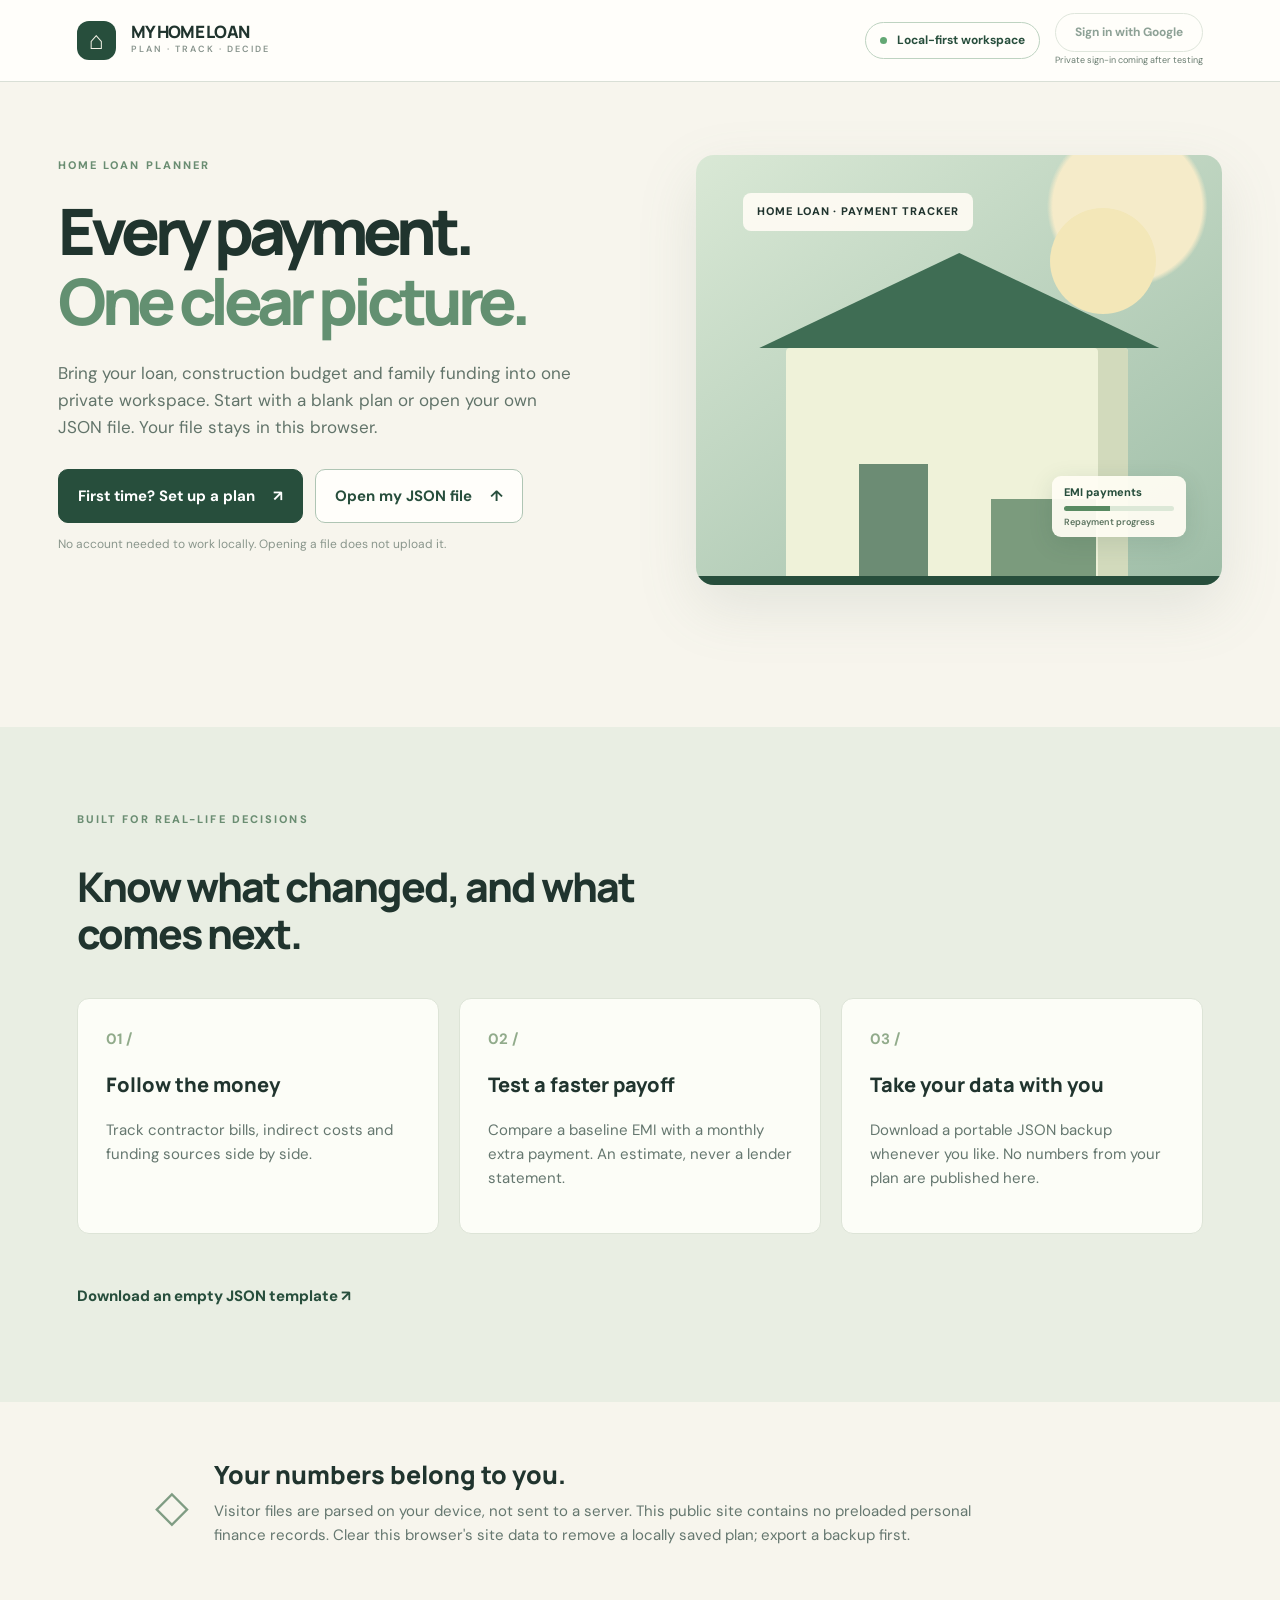
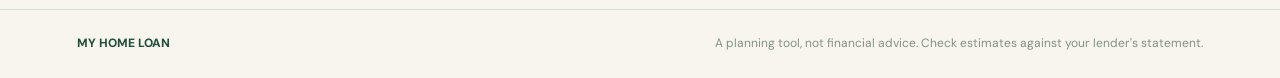
==== commit 6df2083f: "Open setup for returning local plans and refresh app assets" ====
--- a/index.html
+++ b/index.html
@@ -1,7 +1,7 @@
 <!doctype html>
-<html lang="en"><head><meta charset="utf-8"><meta name="viewport" content="width=device-width, initial-scale=1"><meta name="color-scheme" content="light"><title>My Home Loan | Clarity for every payment</title><link rel="stylesheet" href="style.css"></head>
+<html lang="en"><head><meta charset="utf-8"><meta name="viewport" content="width=device-width, initial-scale=1"><meta name="color-scheme" content="light"><title>My Home Loan | Clarity for every payment</title><link rel="stylesheet" href="style.css?v=20260925-1424"></head>
 <body><header class="topbar"><div class="mark" aria-hidden="true">⌂</div><a class="brand" href="#top">MY HOME LOAN<span>PLAN · TRACK · DECIDE</span></a><span class="spacer"></span><span class="privacy-chip"><span class="dot"></span> Local-first workspace</span><div class="auth-soon"><button id="owner-login" class="owner-login" disabled title="Private sign-in is being tested">Sign in with Google</button><small>Private sign-in coming after testing</small></div><button id="owner-logout" class="owner-login" hidden>Sign out</button></header>
 <main id="top"><section class="landing-stage" id="landing-stage" hidden><span class="eyebrow">START WHERE YOU ARE</span><h2>Which home-loan stage fits you?</h2><p>Pick a starting point. Your plan can change stages later without losing the earlier entries.</p><div class="landing-stage-options"><button data-start-stage="planning"><span>01 /</span><strong>Planning to buy or build</strong><small>Check the price, loan and household budget first.</small></button><button data-start-stage="constructing"><span>02 /</span><strong>Applying for a construction loan or building</strong><small>Track approvals, bank releases and construction costs.</small></button><button data-start-stage="repaying"><span>03 /</span><strong>Already paying a home loan</strong><small>Focus on EMI, prepayments and protection.</small></button></div></section><section class="hero"><div><div class="eyebrow">HOME LOAN PLANNER</div><h1>Every payment.<br><em>One clear picture.</em></h1><p>Bring your loan, construction budget and family funding into one private workspace. Start with a blank plan or open your own JSON file. Your file stays in this browser.</p><div class="hero-actions"><button class="primary" id="start">First time? Set up a plan <span>↗</span></button><button class="secondary" id="import">Open my JSON file <span>↑</span></button><input id="file" type="file" accept=".json,application/json" hidden></div><p class="fine">No account needed to work locally. Opening a file does not upload it.</p></div><div class="illustration" aria-hidden="true"><span class="sun"></span><span class="roof"></span><span class="house"></span><span class="line l1"></span><span class="line l2"></span><span class="line l3"></span><div class="floating-label">HOME LOAN · PAYMENT TRACKER</div><div class="loan-scene-cue"><span>EMI payments</span><i></i><small>Repayment progress</small></div></div></section>
 <section class="dashboard" id="workspace" hidden><div class="dash-head"><div><div class="eyebrow">YOUR WORKSPACE</div><h2>Home finance, at a glance</h2><p id="source-label">A fresh plan, saved on this device</p></div><div class="dash-actions"><button id="download" class="secondary">Export JSON ↓</button><button id="reset" class="ghost">Close plan</button></div></div><div id="notice" class="notice" role="status"></div><div id="stage-picker" class="stage-picker" hidden></div><div id="stage-questions" class="stage-questions" hidden></div><div id="stage-current" class="stage-current" hidden></div><div class="quickstart"><div><strong>Make this plan yours</strong><p>Start with the loan terms. Add construction payments as they happen; keep rent, fees and other indirect costs separate. Add cover and family details so the plan reflects the whole picture.</p></div><div class="quick-actions"><button data-go="loan">Edit loan</button><button data-go="insurance">Add insurance</button><button data-go="contractor">Record payment</button></div></div><nav class="tabs" aria-label="Dashboard sections"><button data-tab="overview" class="active">Overview</button><button data-tab="ledger">Payments</button><button data-tab="plans">Budget & funding</button><button data-tab="schedule">Loan simulator</button><button data-tab="insurance">Insurance</button><button data-tab="records">Family & actions</button><button data-tab="history" hidden>Construction history</button><button data-tab="edit">Edit plan</button></nav><div id="view"></div></section>
 <section class="features" id="intro"><div class="eyebrow">BUILT FOR REAL-LIFE DECISIONS</div><h2>Know what changed, and what comes next.</h2><div class="feature-grid"><article><span>01 /</span><h3>Follow the money</h3><p>Track contractor bills, indirect costs and funding sources side by side.</p></article><article><span>02 /</span><h3>Test a faster payoff</h3><p>Compare a baseline EMI with a monthly extra payment. An estimate, never a lender statement.</p></article><article><span>03 /</span><h3>Take your data with you</h3><p>Download a portable JSON backup whenever you like. No numbers from your plan are published here.</p></article></div><button class="text-button" id="template">Download an empty JSON template ↗</button></section>
-<section class="security"><div class="security-icon">◇</div><div><h2>Your numbers belong to you.</h2><p>Visitor files are parsed on your device, not sent to a server. This public site contains no preloaded personal finance records. Clear this browser's site data to remove a locally saved plan; export a backup first.</p></div></section></main><footer><span>MY HOME LOAN</span><span>A planning tool, not financial advice. Check estimates against your lender's statement.</span></footer><script src="app.js" defer></script></body></html>
+<section class="security"><div class="security-icon">◇</div><div><h2>Your numbers belong to you.</h2><p>Visitor files are parsed on your device, not sent to a server. This public site contains no preloaded personal finance records. Clear this browser's site data to remove a locally saved plan; export a backup first.</p></div></section></main><footer><span>MY HOME LOAN</span><span>A planning tool, not financial advice. Check estimates against your lender's statement.</span></footer><script src="app.js?v=20260925-1424" defer></script></body></html>
--- a/style.css
+++ b/style.css
@@ -27,3 +27,6 @@
 .landing-stage[hidden]{display:none!important}.question-one{background:#fffefa;border:1px solid #d4e1d1;border-radius:12px;padding:20px}.question-one>label{display:block;font-weight:800;color:#385d48}.question-one input{display:block;margin-top:8px}.question-options{display:grid;grid-template-columns:repeat(3,1fr);gap:9px}.question-options button,.question-navigation button{border:1px solid #b8d2ba;background:#fffefa;color:#274e3c;border-radius:9px;padding:13px;text-align:left;font-weight:800}.question-options button:hover,.question-options .selected{background:#e4efe3;border-color:#426c48}.question-navigation{display:flex;gap:9px;justify-content:space-between;margin-top:19px}.question-navigation #question-next{background:#274e3c;color:#fff}.readiness-fields{display:grid;grid-template-columns:repeat(3,minmax(0,1fr));gap:12px;margin:20px 0}.readiness-fields label{font-size:12px;color:#48634e;font-weight:700}.readiness-fields input{display:block;margin-top:5px}.readiness-results{margin-top:20px}.readiness-results .grid2{margin-top:15px}.readiness-results .mini-guide{margin-top:18px}.readiness>.hint:last-child{margin-top:20px}@media(max-width:650px){.question-options{grid-template-columns:1fr}.readiness-fields{grid-template-columns:1fr}.question-one{padding:15px}}
 
 .question-options{grid-template-columns:repeat(auto-fit,minmax(150px,1fr))}.branch-summary{background:#fffefa;border:1px solid #d5e3d3;border-radius:13px;padding:20px;margin-bottom:20px}.branch-summary h3{margin:0;font:800 21px Manrope,sans-serif}.branch-summary p{color:#5e7364}.branch-features{display:grid;grid-template-columns:repeat(3,1fr);gap:9px;margin:15px 0}.branch-features>div{border:1px solid #cadcc9;background:#eef6ec;border-radius:8px;padding:11px}.branch-features>div.off{background:#f7f7f3;border-color:#e1e5dc;color:#7a8880}.branch-features strong,.branch-features small{display:block}.branch-features strong{font-size:13px}.branch-features small{font-size:11px}@media(max-width:650px){.branch-features{grid-template-columns:1fr 1fr}.question-options{grid-template-columns:1fr}}
+.record-fields{display:grid;grid-template-columns:repeat(3,minmax(120px,1fr));gap:12px;flex:1;min-width:0}.record-fields>div{min-width:0}.record-fields span{display:block;font-size:11px;color:#65776f}.record-fields strong{font:700 13px/1.4 'DM Sans',sans-serif;overflow-wrap:anywhere}@media(max-width:650px){.record-fields{grid-template-columns:repeat(2,minmax(0,1fr))}}
+
+.floating-label{letter-spacing:.9px}.loan-scene-cue{position:absolute;right:7%;bottom:11%;border-radius:9px;padding:9px 12px;background:#fffdf4f0;box-shadow:0 6px 24px #274e3c22;color:#274e3c;font-size:11px;font-weight:800;line-height:1.3}.loan-scene-cue span,.loan-scene-cue small{display:block}.loan-scene-cue i{display:block;width:110px;height:5px;border-radius:5px;background:linear-gradient(to right,#588a62 42%,#dce8d7 42%);margin:6px 0}.loan-scene-cue small{font-size:9px;color:#5b735f;font-weight:600}@media(max-width:520px){.loan-scene-cue{right:5%;bottom:9%;padding:6px 9px;font-size:10px}.loan-scene-cue i{width:86px}}
